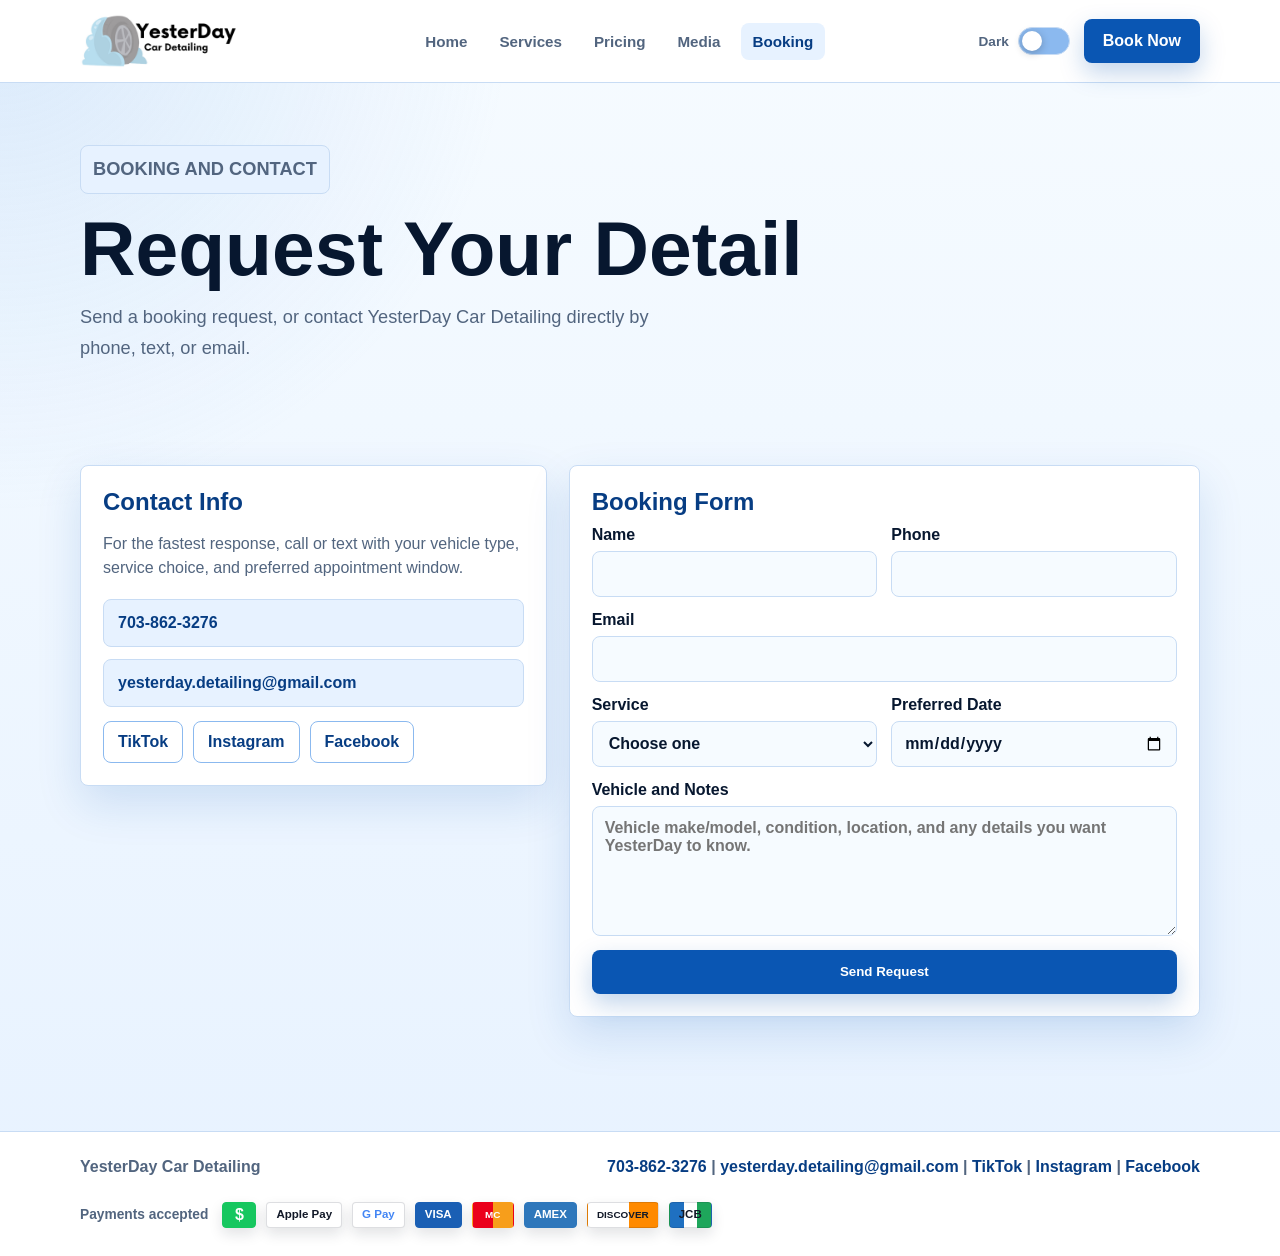
==== booking.html @ 679de7c3 "Add accepted payments footer" ====
<!doctype html>
<html lang="en">
<head>
  <meta charset="utf-8">
  <meta name="viewport" content="width=device-width, initial-scale=1">
  <title>Book Car Detailing | Contact YesterDay Car Detailing</title>
  <meta name="description" content="Book interior, exterior, or combo car detailing with YesterDay Car Detailing. Call or text 703-862-3276 or email yesterday.detailing@gmail.com.">
  <meta name="robots" content="index, follow">
  <meta name="theme-color" content="#0a56b3">
  <meta property="og:type" content="website">
  <meta property="og:title" content="Book Car Detailing | YesterDay Car Detailing">
  <meta property="og:description" content="Request a detailing appointment by phone, text, email, or booking form.">
  <meta property="og:url" content="https://yesterdaydetailing.com/booking.html">
  <meta property="og:image" content="https://yesterdaydetailing.com/soap-biz-card.jpg">
  <meta property="og:site_name" content="YesterDay Car Detailing">
  <meta name="twitter:card" content="summary_large_image">
  <meta name="twitter:title" content="Book Car Detailing | YesterDay Car Detailing">
  <meta name="twitter:description" content="Request a detailing appointment by phone, text, email, or booking form.">
  <meta name="twitter:image" content="https://yesterdaydetailing.com/soap-biz-card.jpg">
  <link rel="canonical" href="https://yesterdaydetailing.com/booking.html">
  <link rel="icon" type="image/svg+xml" href="favicon.svg?v=3">
  <script>
    document.documentElement.dataset.theme = localStorage.getItem("yd-theme") || (matchMedia("(prefers-color-scheme: dark)").matches ? "dark" : "light");
  </script>
  <link rel="stylesheet" href="styles.css?v=5">
  <script src="theme.js" defer></script>
</head>
<body>
  <header class="site-header">
    <div class="nav-wrap">
      <a class="brand" href="index.html" aria-label="YesterDay Car Detailing home">
        <img class="logo-light" src="logo-light.png?v=5" alt="YesterDay Car Detailing logo">
        <img class="logo-dark" src="logo-dark.png?v=4" alt="YesterDay Car Detailing logo">
      </a>
      <nav class="main-nav" aria-label="Primary navigation">
        <a href="index.html">Home</a>
        <a href="services.html">Services</a>
        <a href="pricing.html">Pricing</a>
        <a href="media.html">Media</a>
        <a href="booking.html" aria-current="page">Booking</a>
      </nav>
      <div class="nav-actions">
        <label class="theme-toggle">
          <span>Dark</span>
          <input type="checkbox" data-theme-toggle aria-label="Switch dark mode">
          <span class="slider" aria-hidden="true"></span>
        </label>
        <a class="btn" href="booking.html">Book Now</a>
      </div>
    </div>
  </header>

  <main class="page">
    <section class="page-title">
      <p class="eyebrow">Booking and contact</p>
      <h1>Request Your Detail</h1>
      <p>Send a booking request, or contact YesterDay Car Detailing directly by phone, text, or email.</p>
    </section>

    <section class="section split">
      <aside class="contact-card">
        <h2>Contact Info</h2>
        <p>For the fastest response, call or text with your vehicle type, service choice, and preferred appointment window.</p>
        <div class="contact-list">
          <a class="contact-link" href="tel:17038623276">703-862-3276</a>
          <a class="contact-link" href="mailto:yesterday.detailing@gmail.com">yesterday.detailing@gmail.com</a>
        </div>
        <div class="social-links compact">
          <a href="https://www.tiktok.com/@yesterday_car_detailing" target="_blank" rel="noopener">TikTok</a>
          <a href="https://www.instagram.com/yesterday_car_detailing/" target="_blank" rel="noopener">Instagram</a>
          <a href="https://www.facebook.com/share/15jiZmdQzUG/?mibextid=wwXIfr" target="_blank" rel="noopener">Facebook</a>
        </div>
      </aside>

      <section class="contact-card">
        <h2>Booking Form</h2>
        <form action="https://formspree.io/f/mojrggll" method="POST">
          <input type="hidden" name="subject" value="New YesterDay Car Detailing booking request">
          <input type="text" name="_gotcha" style="display:none" tabindex="-1" autocomplete="off">
          <div class="form-row">
            <label>
              Name
              <input name="Name" autocomplete="name" required>
            </label>
            <label>
              Phone
              <input name="Phone" type="tel" autocomplete="tel" required>
            </label>
          </div>
          <label>
            Email
            <input name="email" type="email" autocomplete="email" required>
          </label>
          <div class="form-row">
            <label>
              Service
              <select name="Service" required>
                <option value="">Choose one</option>
                <option>Interior Detail</option>
                <option>Exterior Detail</option>
                <option>Combo Detail</option>
                <option>Wax Add-On</option>
                <option>Custom Quote</option>
              </select>
            </label>
            <label>
              Preferred Date
              <input name="Preferred Date" type="date">
            </label>
          </div>
          <label>
            Vehicle and Notes
            <textarea name="Vehicle and Notes" placeholder="Vehicle make/model, condition, location, and any details you want YesterDay to know."></textarea>
          </label>
          <button class="btn" type="submit">Send Request</button>
        </form>
      </section>
    </section>
  </main>

  <footer class="site-footer">
    <div class="footer-wrap">
      <span>YesterDay Car Detailing</span>
      <span><a href="tel:17038623276">703-862-3276</a> | <a href="mailto:yesterday.detailing@gmail.com">yesterday.detailing@gmail.com</a> | <a href="https://www.tiktok.com/@yesterday_car_detailing" target="_blank" rel="noopener">TikTok</a> | <a href="https://www.instagram.com/yesterday_car_detailing/" target="_blank" rel="noopener">Instagram</a> | <a href="https://www.facebook.com/share/15jiZmdQzUG/?mibextid=wwXIfr" target="_blank" rel="noopener">Facebook</a></span>
    </div>
    <div class="payment-wrap" aria-label="Accepted payment methods">
      <span class="payment-note">Payments accepted</span>
      <span class="pay-badge cash" aria-label="Cash">$</span>
      <span class="pay-badge apple">Apple Pay</span>
      <span class="pay-badge google">G Pay</span>
      <span class="pay-badge visa">VISA</span>
      <span class="pay-badge mastercard">MC</span>
      <span class="pay-badge amex">AMEX</span>
      <span class="pay-badge discover">DISCOVER</span>
      <span class="pay-badge jcb">JCB</span>
    </div>
  </footer>
</body>
</html>
---- styles.css ----
:root {
  color-scheme: light;
  --bg: #f6fbff;
  --surface: #ffffff;
  --surface-strong: #e7f2ff;
  --text: #07172f;
  --muted: #52657f;
  --line: #c8dcf4;
  --primary: #0a56b3;
  --primary-strong: #073d83;
  --primary-soft: #8bb9ef;
  --accent: #42a6e8;
  --accent-strong: #0074cc;
  --shadow: 0 18px 45px rgba(10, 86, 179, 0.14);
}

[data-theme="dark"] {
  color-scheme: dark;
  --bg: #07111f;
  --surface: #0d1c31;
  --surface-strong: #122a4a;
  --text: #f3f8ff;
  --muted: #bed0e6;
  --line: #24476f;
  --primary: #75b8ff;
  --primary-strong: #acd5ff;
  --primary-soft: #1d5f9f;
  --accent: #43c4ff;
  --accent-strong: #8ddcff;
  --shadow: 0 18px 45px rgba(0, 0, 0, 0.34);
}

* {
  box-sizing: border-box;
}

body {
  margin: 0;
  font-family: Arial, Helvetica, sans-serif;
  color: var(--text);
  background:
    radial-gradient(circle at top left, rgba(139, 185, 239, 0.26), transparent 32rem),
    linear-gradient(180deg, var(--bg), var(--surface-strong));
  min-height: 100vh;
}

a {
  color: inherit;
  text-decoration: none;
}

img {
  max-width: 100%;
  display: block;
}

.site-header {
  position: sticky;
  top: 0;
  z-index: 10;
  background: var(--surface);
  border-bottom: 1px solid var(--line);
  backdrop-filter: blur(16px);
}

.nav-wrap {
  width: min(1120px, calc(100% - 32px));
  margin: 0 auto;
  min-height: 82px;
  display: flex;
  align-items: center;
  justify-content: space-between;
  gap: 24px;
}

.brand {
  display: inline-flex;
  align-items: center;
  text-decoration: none;
  min-width: 180px;
}

.brand img {
  height: 54px;
  width: auto;
}

.logo-dark {
  display: none;
}

[data-theme="dark"] .logo-light {
  display: none;
}

[data-theme="dark"] .logo-dark {
  display: block;
}

.main-nav {
  display: flex;
  align-items: center;
  justify-content: center;
  gap: 8px;
  flex-wrap: wrap;
}

.main-nav a {
  text-decoration: none;
  color: var(--muted);
  font-weight: 700;
  font-size: 0.95rem;
  padding: 10px 12px;
  border-radius: 8px;
}

.main-nav a:hover,
.main-nav a[aria-current="page"] {
  color: var(--primary-strong);
  background: var(--surface-strong);
}

.nav-actions {
  display: flex;
  align-items: center;
  gap: 14px;
}

.theme-toggle {
  display: inline-flex;
  align-items: center;
  gap: 9px;
  color: var(--muted);
  font-size: 0.85rem;
  font-weight: 700;
  white-space: nowrap;
}

.theme-toggle input {
  position: absolute;
  opacity: 0;
  pointer-events: none;
}

.slider {
  width: 52px;
  height: 28px;
  border-radius: 999px;
  background: var(--primary-soft);
  position: relative;
  border: 1px solid var(--line);
  cursor: pointer;
}

.slider::after {
  content: "";
  position: absolute;
  top: 3px;
  left: 3px;
  width: 20px;
  height: 20px;
  border-radius: 50%;
  background: #ffffff;
  box-shadow: 0 2px 8px rgba(0, 0, 0, 0.24);
  transition: transform 0.2s ease;
}

.theme-toggle input:checked + .slider::after {
  transform: translateX(24px);
}

.btn {
  display: inline-flex;
  align-items: center;
  justify-content: center;
  gap: 8px;
  min-height: 44px;
  padding: 0 18px;
  border-radius: 8px;
  border: 1px solid transparent;
  background: var(--primary);
  color: #ffffff;
  text-decoration: none;
  font-weight: 800;
  box-shadow: 0 10px 24px rgba(10, 86, 179, 0.25);
}

.btn:hover {
  background: var(--primary-strong);
}

[data-theme="dark"] .btn {
  color: #07111f;
}

.btn.secondary {
  background: transparent;
  color: var(--primary-strong);
  border-color: var(--primary-soft);
  box-shadow: none;
}

.page {
  width: min(1120px, calc(100% - 32px));
  margin: 0 auto;
}

.hero {
  min-height: calc(100vh - 82px);
  display: grid;
  grid-template-columns: minmax(0, 1.04fr) minmax(320px, 0.96fr);
  align-items: center;
  gap: 42px;
  padding: 52px 0;
}

.hero h1,
.page-title h1 {
  margin: 0;
  font-size: clamp(2.25rem, 6vw, 5rem);
  line-height: 0.94;
  letter-spacing: 0;
}

.eyebrow {
  display: inline-flex;
  width: fit-content;
  margin: 0 0 18px;
  color: var(--primary-strong);
  background: var(--surface-strong);
  border: 1px solid var(--line);
  padding: 8px 12px;
  border-radius: 8px;
  font-weight: 900;
  text-transform: uppercase;
  font-size: 0.78rem;
}

.hero p,
.page-title p {
  color: var(--muted);
  font-size: 1.14rem;
  line-height: 1.7;
  max-width: 620px;
}

.hero-actions,
.inline-actions {
  display: flex;
  flex-wrap: wrap;
  gap: 12px;
  margin-top: 28px;
}

.hero-panel {
  background: var(--surface);
  border: 1px solid var(--line);
  border-radius: 8px;
  padding: 26px;
  box-shadow: var(--shadow);
}

.logo-feature {
  background: linear-gradient(145deg, var(--surface-strong), var(--surface));
  border: 1px solid var(--line);
  border-radius: 8px;
  padding: 20px;
  aspect-ratio: 4 / 3;
  overflow: hidden;
}

.logo-feature img {
  width: 100%;
  height: 100%;
  object-fit: cover;
  object-position: center;
  border-radius: 6px;
}

.quick-stats {
  display: grid;
  grid-template-columns: repeat(3, 1fr);
  gap: 12px;
  margin-top: 18px;
}

.stat {
  position: relative;
  background: var(--surface-strong);
  border: 1px solid var(--line);
  border-radius: 8px;
  padding: 14px;
  transition:
    border-color 0.2s ease,
    background 0.2s ease,
    transform 0.2s ease;
  cursor: pointer;
}

.stat-link,
.stat-link:link,
.stat-link:visited,
.stat-link:hover,
.stat-link:active,
.card-link,
.card-link:link,
.card-link:visited,
.card-link:hover,
.card-link:active {
  color: inherit;
  text-decoration: none !important;
  text-decoration-line: none !important;
}

.stat-link *,
.card-link *,
.stat-link:hover *,
.card-link:hover * {
  text-decoration: none !important;
  text-decoration-line: none !important;
  text-decoration-color: transparent !important;
  border-bottom: 0 !important;
}

.stat:hover,
.stat:focus-visible {
  background: color-mix(in srgb, var(--accent) 14%, var(--surface-strong));
  border-color: var(--accent);
  transform: translateY(-2px);
  box-shadow: 0 14px 30px rgba(66, 166, 232, 0.18);
  outline: 3px solid var(--accent);
  outline-offset: 3px;
}

.stat strong {
  display: block;
  color: var(--primary-strong);
  font-size: 1.35rem;
}

.stat span {
  color: var(--muted);
  font-size: 0.86rem;
  font-weight: 700;
}

.section {
  padding: 54px 0;
}

.section-head {
  display: flex;
  justify-content: space-between;
  gap: 24px;
  align-items: end;
  margin-bottom: 22px;
}

.section-head h2,
.page-title h1 {
  margin: 0;
}

.section-head p {
  margin: 8px 0 0;
  color: var(--muted);
  line-height: 1.6;
  max-width: 620px;
}

.grid {
  display: grid;
  grid-template-columns: repeat(3, 1fr);
  gap: 18px;
}

.grid.two {
  grid-template-columns: repeat(2, 1fr);
}

.media-grid {
  display: grid;
  grid-template-columns: repeat(3, minmax(0, 1fr));
  gap: 14px;
}

.media-card {
  background: var(--surface);
  border: 1px solid var(--line);
  border-radius: 8px;
  overflow: hidden;
  box-shadow: var(--shadow);
}

.media-card img {
  width: 100%;
  aspect-ratio: 4 / 3;
  object-fit: cover;
  object-position: center;
}

.photo-card img {
  aspect-ratio: 4 / 3;
}

.media-card-body {
  padding: 18px;
}

.media-card-body h3 {
  margin: 0 0 8px;
  color: var(--primary-strong);
}

.media-card-body p {
  margin: 0;
  color: var(--muted);
  line-height: 1.55;
}

.before-after-card {
  grid-column: 1 / -1;
  max-width: 720px;
  justify-self: center;
  width: 100%;
}

.combined-before-after {
  position: relative;
  margin: 0;
}

.before-after-card .before-after-image {
  width: 100%;
  aspect-ratio: 3 / 2;
  object-fit: cover;
  object-position: center;
  background: var(--surface-strong);
}

.combined-before-after figcaption {
  position: absolute;
  top: 12px;
  padding: 7px 10px;
  border-radius: 8px;
  background: color-mix(in srgb, var(--surface) 88%, transparent);
  color: var(--primary-strong);
  border: 1px solid var(--line);
  font-weight: 900;
}

.combined-before-after .before-label {
  left: 12px;
}

.combined-before-after .after-label {
  left: calc(50% + 12px);
}

.before-after-grid {
  display: grid;
  grid-template-columns: repeat(2, minmax(0, 1fr));
  gap: 1px;
  background: var(--line);
}

.before-after-grid figure {
  position: relative;
  margin: 0;
  background: var(--surface-strong);
}

.before-after-grid img {
  width: 100%;
  aspect-ratio: 3 / 4;
  object-fit: contain;
  object-position: center;
  background: var(--surface-strong);
}

.before-after-grid .after-frame img {
  object-fit: cover;
  object-position: center;
}

.before-after-grid figcaption {
  position: absolute;
  left: 12px;
  top: 12px;
  padding: 7px 10px;
  border-radius: 8px;
  background: color-mix(in srgb, var(--surface) 88%, transparent);
  color: var(--primary-strong);
  border: 1px solid var(--line);
  font-weight: 900;
}

.placeholder-card {
  min-height: 290px;
  display: grid;
  place-items: center;
  text-align: center;
  padding: 22px;
  background:
    linear-gradient(135deg, color-mix(in srgb, var(--primary-soft) 28%, transparent), transparent),
    var(--surface);
}

.placeholder-card span {
  display: block;
  color: var(--primary-strong);
  font-weight: 900;
  font-size: 1.1rem;
}

.placeholder-card p {
  max-width: 280px;
}

.review-card {
  background: var(--surface);
  border: 1px solid var(--line);
  border-radius: 8px;
  padding: 28px;
  box-shadow: var(--shadow);
}

.stars {
  color: var(--accent-strong);
  font-size: 1.25rem;
  font-weight: 900;
  margin-bottom: 14px;
}

.review-card blockquote {
  margin: 0;
  font-size: clamp(1.15rem, 2vw, 1.8rem);
  line-height: 1.25;
  font-weight: 900;
}

.review-card cite {
  display: block;
  margin-top: 18px;
  margin-bottom: 22px;
  color: var(--muted);
  font-style: normal;
  font-weight: 800;
}

.review-card + .review-card {
  margin-top: 18px;
}

.home-review-carousel {
  position: relative;
  min-height: 360px;
  background: var(--surface);
  border: 1px solid var(--line);
  border-radius: 8px;
  box-shadow: var(--shadow);
  overflow: hidden;
}

.home-review {
  position: absolute;
  inset: 0;
  display: flex;
  flex-direction: column;
  justify-content: center;
  padding: 30px 34px 58px;
  opacity: 0;
  visibility: hidden;
  transform: translateX(112%) rotate(2deg);
  transition:
    transform 0.62s cubic-bezier(0.2, 0.78, 0.18, 1),
    opacity 0.42s ease,
    visibility 0.42s ease;
  will-change: transform, opacity;
}

.home-review.active {
  opacity: 1;
  visibility: visible;
  transform: translateX(0) rotate(0deg);
  z-index: 1;
}

.home-review.exit-left {
  opacity: 0;
  visibility: hidden;
  transform: translateX(-112%) rotate(-2deg);
}

.home-review.enter-right {
  transform: translateX(112%) rotate(2deg);
}

.home-review.exit-right {
  opacity: 0;
  visibility: hidden;
  transform: translateX(112%) rotate(2deg);
}

.home-review.enter-left {
  transform: translateX(-112%) rotate(-2deg);
}

.home-review blockquote {
  margin: 0;
  max-width: 850px;
  font-size: clamp(1.05rem, 2.2vw, 1.65rem);
  line-height: 1.25;
  font-weight: 900;
}

.home-review cite {
  display: block;
  margin-top: 16px;
  color: var(--muted);
  font-style: normal;
  font-weight: 800;
}

.review-dots {
  position: absolute;
  left: 34px;
  bottom: 22px;
  display: flex;
  gap: 8px;
  z-index: 2;
}

.review-dots button {
  width: 34px;
  height: 10px;
  border: 0;
  border-radius: 999px;
  background: var(--line);
  cursor: pointer;
}

.review-dots button.active {
  background: var(--primary);
}

.card,
.price-card,
.contact-card {
  background: var(--surface);
  border: 1px solid var(--line);
  border-radius: 8px;
  padding: 22px;
  box-shadow: var(--shadow);
}

a.card {
  color: inherit;
  display: block;
  text-decoration: none !important;
  text-decoration-line: none !important;
  transition:
    border-color 0.2s ease,
    transform 0.2s ease;
}

a.card:link,
a.card:visited,
a.card:active {
  text-decoration: none !important;
  text-decoration-line: none !important;
}

a.card:hover,
a.card:focus-visible {
  border-color: var(--accent);
  transform: translateY(-2px);
  outline: none;
  text-decoration: none !important;
  text-decoration-line: none !important;
}

a.card *,
a.card:link *,
a.card:visited *,
a.card:hover *,
a.card:active *,
a.card:focus-visible * {
  text-decoration: none !important;
  text-decoration-line: none !important;
}

.service-card {
  position: relative;
  transition:
    border-color 0.2s ease,
    transform 0.2s ease;
  cursor: pointer;
}

.service-card:hover,
.service-card:focus-visible {
  background: color-mix(in srgb, var(--accent) 10%, var(--surface));
  border-color: var(--accent);
  transform: translateY(-2px);
  box-shadow: 0 16px 34px rgba(66, 166, 232, 0.16);
  outline: 3px solid var(--accent);
  outline-offset: 3px;
}

.card h3,
.price-card h3,
.contact-card h2 {
  margin: 0 0 10px;
  color: var(--primary-strong);
}

.card p,
.price-card p,
.contact-card p,
.price-card li,
.card li {
  color: var(--muted);
  line-height: 1.55;
}

.card ul,
.price-card ul {
  padding-left: 19px;
  margin: 14px 0 0;
}

.price {
  font-size: 2.4rem;
  line-height: 1;
  margin: 16px 0 8px;
  font-weight: 900;
}

.price span {
  font-size: 1rem;
  color: var(--muted);
}

.featured {
  border-color: var(--accent);
  outline: 3px solid color-mix(in srgb, var(--accent) 22%, transparent);
}

.page-title {
  padding: 62px 0 28px;
}

.split {
  display: grid;
  grid-template-columns: minmax(0, 0.85fr) minmax(320px, 1.15fr);
  gap: 22px;
  align-items: start;
}

.contact-list {
  display: grid;
  gap: 12px;
  margin-top: 18px;
}

.contact-link {
  display: block;
  padding: 14px;
  border: 1px solid var(--line);
  border-radius: 8px;
  background: var(--surface-strong);
  text-decoration: none;
  font-weight: 800;
  color: var(--primary-strong);
  overflow-wrap: anywhere;
}

.social-band {
  display: flex;
  align-items: center;
  justify-content: space-between;
  gap: 22px;
  border-top: 1px solid var(--line);
  border-bottom: 1px solid var(--line);
}

.social-band h2 {
  margin: 0 0 8px;
}

.social-band p {
  margin: 0;
  color: var(--muted);
  line-height: 1.6;
}

.social-links {
  display: flex;
  flex-wrap: wrap;
  gap: 10px;
}

.social-links a {
  display: inline-flex;
  align-items: center;
  justify-content: center;
  min-height: 42px;
  padding: 0 14px;
  border-radius: 8px;
  border: 1px solid var(--primary-soft);
  background: var(--surface);
  color: var(--primary-strong);
  text-decoration: none;
  font-weight: 900;
}

.social-links a:hover {
  background: var(--surface-strong);
}

.social-links.compact {
  margin-top: 14px;
}

form {
  display: grid;
  gap: 14px;
}

.form-row {
  display: grid;
  grid-template-columns: repeat(2, 1fr);
  gap: 14px;
}

label {
  display: grid;
  gap: 7px;
  font-weight: 800;
  color: var(--text);
}

input,
select,
textarea {
  width: 100%;
  border: 1px solid var(--line);
  border-radius: 8px;
  background: var(--bg);
  color: var(--text);
  min-height: 46px;
  padding: 12px;
  font: inherit;
}

textarea {
  min-height: 130px;
  resize: vertical;
}

.note {
  font-size: 0.92rem;
  color: var(--muted);
  margin: 0;
}

.site-footer {
  margin-top: 60px;
  border-top: 1px solid var(--line);
  background: var(--surface);
}

.footer-wrap {
  width: min(1120px, calc(100% - 32px));
  margin: 0 auto;
  padding: 26px 0;
  display: flex;
  justify-content: space-between;
  gap: 20px;
  color: var(--muted);
  font-weight: 700;
}

.footer-wrap a {
  color: var(--primary-strong);
  text-decoration: none;
}

.payment-wrap {
  width: min(1120px, calc(100% - 32px));
  margin: 0 auto;
  padding: 0 0 28px;
  display: flex;
  align-items: center;
  gap: 10px;
  flex-wrap: wrap;
  color: var(--muted);
  font-size: 0.86rem;
  font-weight: 800;
}

.payment-note {
  margin-right: 4px;
}

.pay-badge {
  min-width: 42px;
  height: 26px;
  padding: 0 9px;
  border-radius: 4px;
  display: inline-flex;
  align-items: center;
  justify-content: center;
  background: #ffffff;
  color: #111827;
  border: 1px solid rgba(15, 23, 42, 0.14);
  box-shadow: 0 6px 14px rgba(15, 23, 42, 0.12);
  font-size: 0.72rem;
  line-height: 1;
}

.pay-badge.cash {
  min-width: 34px;
  background: #16c75f;
  color: #ffffff;
  border-color: #16c75f;
  font-size: 1rem;
}

.pay-badge.apple {
  font-weight: 900;
}

.pay-badge.google {
  color: #4285f4;
}

.pay-badge.visa {
  background: #1a5fb4;
  color: #ffffff;
  border-color: #1a5fb4;
  font-weight: 900;
}

.pay-badge.mastercard {
  color: #ffffff;
  background: linear-gradient(90deg, #eb001b 0 50%, #f79e1b 50% 100%);
  border-color: transparent;
  font-size: 0.62rem;
}

.pay-badge.amex {
  background: #2e77bb;
  color: #ffffff;
  border-color: #2e77bb;
  font-weight: 900;
}

.pay-badge.discover {
  background: linear-gradient(90deg, #ffffff 0 58%, #ff8a00 58% 100%);
  color: #111827;
  font-size: 0.62rem;
}

.pay-badge.jcb {
  background: linear-gradient(90deg, #1f70c1 0 33%, #ffffff 33% 66%, #1ea65b 66% 100%);
  color: #111827;
  font-weight: 900;
}

@media (max-width: 900px) {
  .nav-wrap {
    min-height: auto;
    padding: 12px 0;
    align-items: center;
    flex-wrap: wrap;
    gap: 10px 14px;
  }

  .brand {
    min-width: 0;
  }

  .brand img {
    height: 48px;
  }

  .main-nav {
    order: 3;
    width: 100%;
    justify-content: flex-start;
    gap: 6px;
    flex-wrap: nowrap;
    overflow-x: auto;
    padding-bottom: 2px;
    scrollbar-width: none;
  }

  .main-nav::-webkit-scrollbar {
    display: none;
  }

  .main-nav a {
    flex: 0 0 auto;
  }

  .nav-actions {
    margin-left: auto;
    gap: 10px;
  }

  .hero,
  .split {
    grid-template-columns: 1fr;
  }

  .hero {
    min-height: auto;
    gap: 24px;
    padding: 36px 0 24px;
  }

  .grid,
  .media-grid {
    grid-template-columns: repeat(2, minmax(0, 1fr));
  }

  .form-row {
    grid-template-columns: 1fr;
  }

  .section-head,
  .social-band,
  .footer-wrap {
    flex-direction: column;
    align-items: flex-start;
  }

  .section-head {
    gap: 14px;
  }

  .social-band .social-links {
    width: 100%;
  }

  .social-links a {
    flex: 1 1 150px;
  }
}

@media (max-width: 560px) {
  .page,
  .nav-wrap,
  .footer-wrap {
    width: min(100% - 28px, 1120px);
  }

  .site-header {
    position: static;
  }

  .nav-wrap {
    padding: 10px 0 12px;
  }

  .brand img {
    height: 42px;
  }

  .nav-actions .btn {
    min-height: 38px;
    padding: 0 12px;
    font-size: 0.9rem;
  }

  .theme-toggle {
    gap: 7px;
    font-size: 0.8rem;
  }

  .slider {
    width: 44px;
    height: 24px;
  }

  .slider::after {
    width: 16px;
    height: 16px;
  }

  .theme-toggle input:checked + .slider::after {
    transform: translateX(20px);
  }

  .main-nav a {
    padding: 8px 10px;
    font-size: 0.88rem;
  }

  .hero h1,
  .page-title h1 {
    font-size: 2.35rem;
    line-height: 1;
  }

  .hero p,
  .page-title p {
    font-size: 1rem;
    line-height: 1.6;
  }

  .eyebrow {
    margin-bottom: 14px;
    padding: 7px 10px;
    font-size: 0.72rem;
  }

  .hero-actions,
  .inline-actions {
    display: grid;
    grid-template-columns: 1fr;
    gap: 10px;
    margin-top: 22px;
  }

  .hero-actions .btn,
  .inline-actions .btn,
  .section-head .btn,
  .social-links a,
  .price-card .btn,
  form .btn {
    width: 100%;
  }

  .hero-panel,
  .card,
  .price-card,
  .contact-card {
    padding: 16px;
  }

  .logo-feature {
    padding: 10px;
  }

  .quick-stats {
    grid-template-columns: repeat(3, minmax(0, 1fr));
    gap: 8px;
  }

  .stat {
    padding: 10px 8px;
    text-align: center;
  }

  .stat strong {
    font-size: 1.05rem;
  }

  .stat span {
    font-size: 0.78rem;
  }

  .section {
    padding: 34px 0;
  }

  .page-title {
    padding: 36px 0 12px;
  }

  .grid,
  .grid.two,
  .media-grid,
  .before-after-grid,
  .split {
    grid-template-columns: 1fr;
    gap: 14px;
  }

  .before-after-grid figcaption {
    left: 8px;
    top: 8px;
    padding: 6px 8px;
    font-size: 0.8rem;
  }

  .review-card {
    padding: 18px;
  }

  .review-card blockquote,
  .home-review blockquote {
    font-size: 1.05rem;
  }

  .home-review-carousel {
    min-height: 440px;
  }

  .home-review {
    padding: 22px 18px 58px;
  }

  .review-dots {
    left: 18px;
    bottom: 18px;
  }

  .footer-wrap {
    gap: 10px;
    line-height: 1.55;
  }

  .footer-wrap span:last-child {
    overflow-wrap: anywhere;
  }
}

@media (max-width: 400px) {
  .page,
  .nav-wrap,
  .footer-wrap {
    width: min(100% - 24px, 1120px);
  }

  .brand img {
    height: 38px;
  }

  .theme-toggle > span:first-child {
    display: none;
  }

  .nav-actions .btn {
    min-height: 36px;
    padding: 0 10px;
    font-size: 0.84rem;
  }

  .hero h1,
  .page-title h1 {
    font-size: 2.08rem;
  }

  .price {
    font-size: 2rem;
  }
}

@media (hover: hover) and (pointer: fine) {
  .stat-link:hover {
    background: #1b5f9e;
    border-color: #8ddcff;
    box-shadow: 0 0 0 3px rgba(141, 220, 255, 0.26), 0 18px 36px rgba(67, 196, 255, 0.22);
    transform: translateY(-3px);
  }

  .card-link:hover {
    background: #12375f;
    border-color: #8ddcff;
    box-shadow: 0 0 0 3px rgba(141, 220, 255, 0.22), 0 18px 36px rgba(67, 196, 255, 0.2);
    transform: translateY(-3px);
  }
}

.quick-stats > .stat-link:hover,
.quick-stats > .stat-link:focus-visible,
.quick-stats > .stat-link.card-hover {
  background: #1b5f9e !important;
  border-color: #8ddcff !important;
  box-shadow: 0 0 0 3px rgba(141, 220, 255, 0.3), 0 18px 36px rgba(67, 196, 255, 0.24) !important;
  transform: translateY(-3px) !important;
  outline: none !important;
}

.grid.two > .card-link:hover,
.grid.two > .card-link:focus-visible,
.grid.two > .card-link.card-hover {
  background: #12375f !important;
  border-color: #8ddcff !important;
  box-shadow: 0 0 0 3px rgba(141, 220, 255, 0.28), 0 18px 36px rgba(67, 196, 255, 0.22) !important;
  transform: translateY(-3px) !important;
  outline: none !important;
}
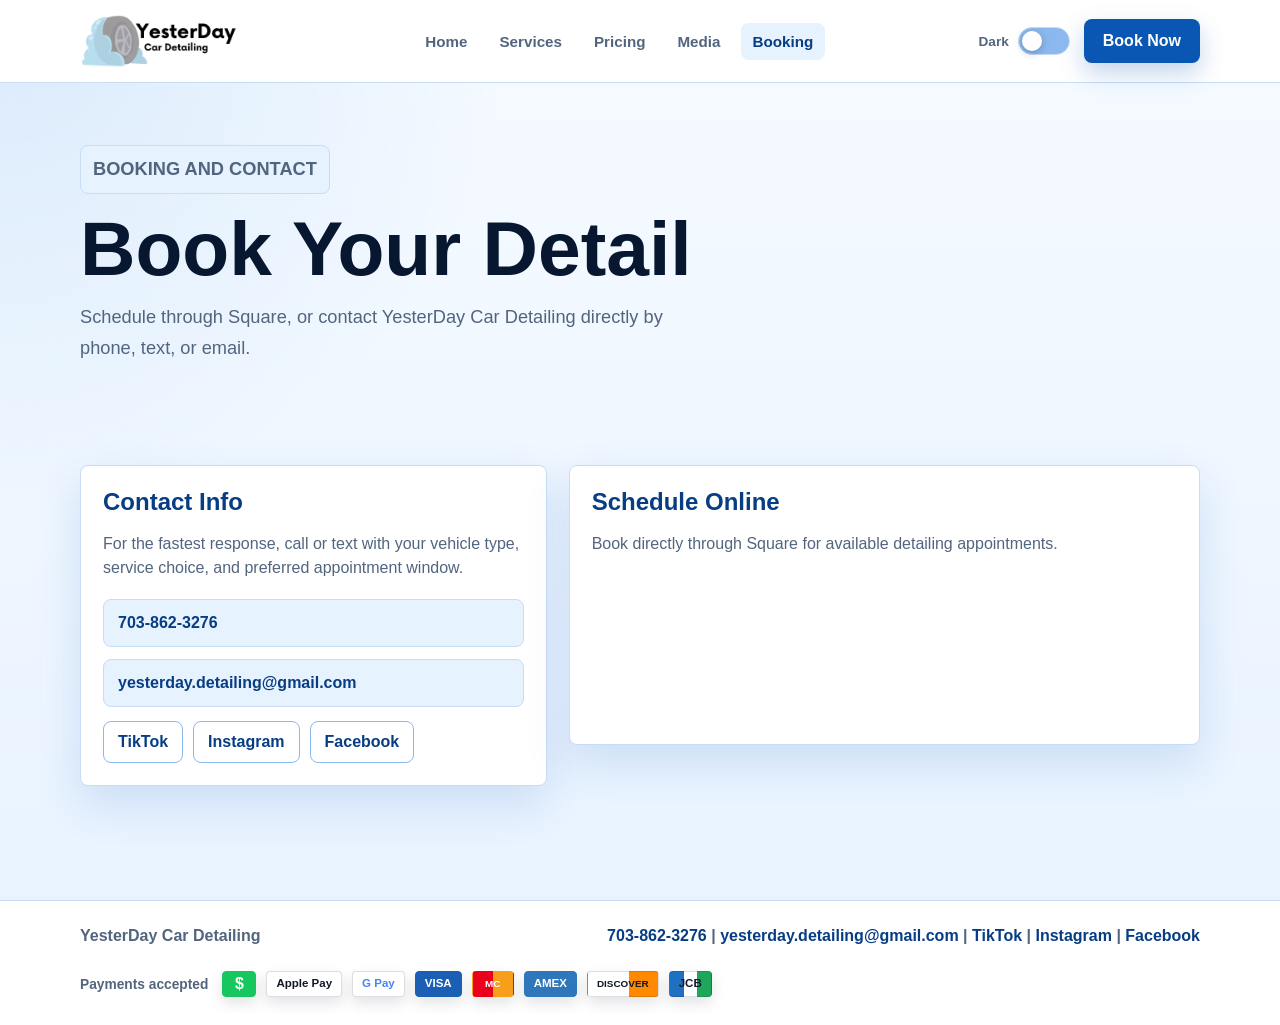
==== commit c27bb055: "Integrate Square booking widget" ====
--- a/booking.html
+++ b/booking.html
@@ -53,8 +53,8 @@
   <main class="page">
     <section class="page-title">
       <p class="eyebrow">Booking and contact</p>
-      <h1>Request Your Detail</h1>
-      <p>Send a booking request, or contact YesterDay Car Detailing directly by phone, text, or email.</p>
+      <h1>Book Your Detail</h1>
+      <p>Schedule through Square, or contact YesterDay Car Detailing directly by phone, text, or email.</p>
     </section>
 
     <section class="section split">
@@ -72,48 +72,12 @@
         </div>
       </aside>
 
-      <section class="contact-card">
-        <h2>Booking Form</h2>
-        <form action="https://formspree.io/f/mojrggll" method="POST">
-          <input type="hidden" name="subject" value="New YesterDay Car Detailing booking request">
-          <input type="text" name="_gotcha" style="display:none" tabindex="-1" autocomplete="off">
-          <div class="form-row">
-            <label>
-              Name
-              <input name="Name" autocomplete="name" required>
-            </label>
-            <label>
-              Phone
-              <input name="Phone" type="tel" autocomplete="tel" required>
-            </label>
-          </div>
-          <label>
-            Email
-            <input name="email" type="email" autocomplete="email" required>
-          </label>
-          <div class="form-row">
-            <label>
-              Service
-              <select name="Service" required>
-                <option value="">Choose one</option>
-                <option>Interior Detail</option>
-                <option>Exterior Detail</option>
-                <option>Combo Detail</option>
-                <option>Wax Add-On</option>
-                <option>Custom Quote</option>
-              </select>
-            </label>
-            <label>
-              Preferred Date
-              <input name="Preferred Date" type="date">
-            </label>
-          </div>
-          <label>
-            Vehicle and Notes
-            <textarea name="Vehicle and Notes" placeholder="Vehicle make/model, condition, location, and any details you want YesterDay to know."></textarea>
-          </label>
-          <button class="btn" type="submit">Send Request</button>
-        </form>
+      <section class="contact-card square-booking-card">
+        <h2>Schedule Online</h2>
+        <p>Book directly through Square for available detailing appointments.</p>
+        <div class="square-booking-widget">
+          <!-- Start Square Appointments Embed Code --><script src="https://square.site/appointments/buyer/widget/hwtfurj6mw3m24/L4SW4S6JGXWSM.js"></script><!-- End Square Appointments Embed Code -->
+        </div>
       </section>
     </section>
   </main>
--- a/styles.css
+++ b/styles.css
@@ -42,6 +42,7 @@
     radial-gradient(circle at top left, rgba(139, 185, 239, 0.26), transparent 32rem),
     linear-gradient(180deg, var(--bg), var(--surface-strong));
   min-height: 100vh;
+  overflow-x: hidden;
 }
 
 a {
@@ -250,6 +251,377 @@
   flex-wrap: wrap;
   gap: 12px;
   margin-top: 28px;
+}
+
+.one-page section[id] {
+  scroll-margin-top: 96px;
+}
+
+.one-page-hero {
+  min-height: auto;
+  display: flex;
+  flex-direction: column;
+  align-items: center;
+  justify-content: center;
+  text-align: center;
+  padding: 44px 0 58px;
+}
+
+.hero-card {
+  width: min(980px, 100%);
+  margin: 0 auto;
+  padding: clamp(26px, 5vw, 46px);
+  border: 1px solid var(--line);
+  border-radius: 8px;
+  background:
+    radial-gradient(circle at top, rgba(117, 184, 255, 0.2), transparent 28rem),
+    var(--surface);
+  box-shadow: var(--shadow);
+}
+
+.soapy-hero-logo {
+  width: 100%;
+  aspect-ratio: 3.45 / 1;
+  height: auto;
+  object-fit: cover;
+  object-position: center;
+  border-radius: 8px;
+  border: 1px solid var(--line);
+  box-shadow: var(--shadow);
+  margin: 0 auto 28px;
+}
+
+.one-page-hero h1 {
+  margin: 0;
+  font-size: clamp(2.45rem, 7vw, 4.8rem);
+  line-height: 0.95;
+  letter-spacing: 0;
+}
+
+.hero-card-title {
+  margin: 0;
+  margin-top: 28px;
+  font-size: clamp(1.05rem, 2vw, 1.45rem);
+  line-height: 1.05;
+  letter-spacing: 0;
+}
+
+.hero-divider {
+  width: 100%;
+  height: 1px;
+  margin: 18px 0 20px;
+  background: rgba(255, 255, 255, 0.72);
+}
+
+.hero-intro-row {
+  display: grid;
+  grid-template-columns: minmax(0, 1fr) auto;
+  gap: 28px;
+  align-items: center;
+  text-align: left;
+}
+
+.hero-description {
+  margin: 0;
+  max-width: 680px;
+  color: var(--muted);
+  font-size: clamp(0.78rem, 1vw, 0.9rem);
+  line-height: 1.6;
+}
+
+.centered-actions {
+  justify-content: center;
+}
+
+.hero-side-actions {
+  flex-direction: column;
+  align-items: stretch;
+  justify-content: center;
+  min-width: 210px;
+  margin-top: 0;
+}
+
+.large-btn {
+  min-height: 54px;
+  padding-inline: 28px;
+  font-size: 1rem;
+}
+
+.services-pricing-grid {
+  grid-template-columns: repeat(4, minmax(0, 1fr));
+}
+
+.services-pricing-grid .price-card {
+  display: flex;
+  flex-direction: column;
+}
+
+.services-pricing-grid .price-card .btn {
+  margin-top: auto;
+}
+
+.booking-band {
+  margin: 28px 0 10px;
+  padding: 34px;
+  border-radius: 8px;
+  background:
+    radial-gradient(circle at top left, rgba(117, 184, 255, 0.18), transparent 26rem),
+    var(--surface);
+  color: var(--text);
+  border: 1px solid var(--line);
+  display: flex;
+  justify-content: space-between;
+  align-items: center;
+  gap: 24px;
+  box-shadow: var(--shadow);
+}
+
+.booking-band h2 {
+  margin: 0;
+  font-size: clamp(1.65rem, 3vw, 2.45rem);
+}
+
+.booking-band p {
+  margin: 8px 0 0;
+  color: var(--muted);
+  line-height: 1.55;
+}
+
+.booking-band .btn {
+  background: var(--primary);
+  color: #ffffff;
+  box-shadow: 0 10px 24px rgba(10, 86, 179, 0.2);
+  flex: 0 0 auto;
+}
+
+.one-page-media-grid {
+  align-items: start;
+  grid-template-columns: 1.25fr 0.85fr 0.85fr;
+  grid-auto-flow: dense;
+}
+
+.one-page-media-grid .featured-media-card {
+  grid-column: span 2;
+  max-width: none;
+  justify-self: stretch;
+}
+
+.one-page-media-grid .featured-media-card .before-after-image {
+  aspect-ratio: 16 / 9;
+}
+
+.one-page-media-grid .photo-card img {
+  aspect-ratio: 5 / 4;
+}
+
+.one-page-media-grid .media-card {
+  align-self: start;
+}
+
+.one-page-media-grid .media-card-body {
+  border-top: 1px solid var(--line);
+  background:
+    radial-gradient(circle at top right, rgba(117, 184, 255, 0.1), transparent 14rem),
+    var(--surface);
+}
+
+.one-page-media-grid .media-card-body h3 {
+  font-size: 1rem;
+}
+
+.one-page-media-grid .media-card-body p {
+  font-size: 0.92rem;
+}
+
+.compact-before-after {
+  grid-column: span 2;
+  max-width: none;
+  justify-self: stretch;
+}
+
+.booking-section {
+  padding-bottom: 72px;
+}
+
+.service-menu-hero {
+  padding: 40px 0 20px;
+}
+
+.service-menu-banner {
+  width: 100%;
+  max-width: 880px;
+  aspect-ratio: 3.45 / 1;
+  object-fit: cover;
+  object-position: center;
+  border-radius: 8px;
+  border: 1px solid var(--line);
+  box-shadow: var(--shadow);
+  margin: 0 auto 18px;
+  display: block;
+}
+
+.service-meta {
+  display: flex;
+  flex-wrap: wrap;
+  gap: 10px;
+  align-items: center;
+  justify-content: center;
+  margin: 0 0 12px;
+  color: var(--text);
+  font-weight: 800;
+  font-size: 0.95rem;
+}
+
+.service-meta a {
+  display: inline-flex;
+  align-items: center;
+  justify-content: center;
+  min-height: 34px;
+  padding: 7px 10px;
+  border-radius: 8px;
+  border: 1px solid var(--line);
+  background: var(--surface-strong);
+  color: var(--primary-strong);
+  text-decoration: none;
+}
+
+.service-meta .service-meta-book {
+  min-width: 92px;
+  background: var(--primary);
+  border-color: var(--primary);
+  color: #ffffff;
+  box-shadow: 0 10px 22px rgba(10, 86, 179, 0.18);
+}
+
+.service-menu-copy p:not(.service-meta) {
+  margin: 0 auto;
+  max-width: 880px;
+  color: var(--muted);
+  line-height: 1.65;
+}
+
+.service-menu-copy .service-location {
+  margin-top: 22px;
+  text-align: center;
+  color: var(--text);
+  font-weight: 900;
+}
+
+.service-menu-section {
+  padding-top: 26px;
+}
+
+.service-menu-grid {
+  display: grid;
+  grid-template-columns: repeat(3, minmax(0, 1fr));
+  gap: 18px;
+}
+
+.service-menu-item {
+  position: relative;
+  display: flex;
+  flex-direction: column;
+  min-height: 100%;
+  padding: 22px;
+  border: 1px solid var(--line);
+  border-radius: 8px;
+  background:
+    radial-gradient(circle at top right, rgba(117, 184, 255, 0.13), transparent 18rem),
+    var(--surface);
+  box-shadow: var(--shadow);
+}
+
+.service-menu-item h3 {
+  margin: 0 74px 12px 0;
+  color: var(--primary-strong);
+  font-size: clamp(1.25rem, 2vw, 1.65rem);
+  line-height: 1.1;
+}
+
+.service-price {
+  position: absolute;
+  top: 18px;
+  right: 18px;
+  min-width: 58px;
+  padding: 7px 9px;
+  border-radius: 8px;
+  background: var(--surface-strong);
+  color: var(--primary-strong);
+  border: 1px solid var(--line);
+  font-weight: 900;
+  text-align: center;
+  font-size: 0.88rem;
+}
+
+.service-menu-item p {
+  margin: 0;
+  color: var(--muted);
+  line-height: 1.55;
+}
+
+.service-card-footer {
+  display: flex;
+  align-items: flex-end;
+  justify-content: flex-end;
+  gap: 14px;
+  margin-top: auto;
+  padding-top: 18px;
+}
+
+.service-book-btn {
+  display: inline-flex;
+  align-items: center;
+  justify-content: center;
+  flex: 0 0 auto;
+  min-height: 38px;
+  padding: 9px 13px;
+  border-radius: 8px;
+  border: 1px solid var(--primary);
+  background: var(--primary);
+  color: #ffffff;
+  text-decoration: none;
+  font-weight: 900;
+  box-shadow: 0 10px 22px rgba(10, 86, 179, 0.18);
+}
+
+.service-book-btn:hover,
+.service-book-btn:focus-visible {
+  background: var(--primary-strong);
+  color: #ffffff;
+  transform: translateY(-1px);
+}
+
+.service-card-footer > .service-book-btn:only-child {
+  margin-left: auto;
+}
+
+.service-extras {
+  grid-column: 1 / -1;
+}
+
+.extras-list {
+  display: flex;
+  flex-wrap: wrap;
+  gap: 10px;
+  margin-top: 12px;
+}
+
+.extras-list span {
+  display: inline-flex;
+  align-items: center;
+  gap: 8px;
+  min-height: 34px;
+  padding: 7px 10px;
+  border-radius: 8px;
+  background: var(--surface-strong);
+  border: 1px solid var(--line);
+  color: var(--text);
+  font-weight: 800;
+  font-size: 0.9rem;
+}
+
+.extras-list strong {
+  color: var(--primary-strong);
 }
 
 .hero-panel {
@@ -374,6 +746,10 @@
   gap: 18px;
 }
 
+.grid.services-pricing-grid {
+  grid-template-columns: repeat(4, minmax(0, 1fr));
+}
+
 .grid.two {
   grid-template-columns: repeat(2, 1fr);
 }
@@ -724,6 +1100,21 @@
   line-height: 1.55;
 }
 
+.square-booking-card {
+  min-height: 280px;
+}
+
+.square-booking-widget {
+  display: flex;
+  align-items: center;
+  min-height: 120px;
+  padding-top: 8px;
+}
+
+.square-booking-widget > * {
+  max-width: 100%;
+}
+
 .card ul,
 .price-card ul {
   padding-left: 19px;
@@ -1026,6 +1417,59 @@
     grid-template-columns: repeat(2, minmax(0, 1fr));
   }
 
+  .one-page-media-grid {
+    grid-template-columns: repeat(2, minmax(0, 1fr));
+  }
+
+  .one-page-media-grid .featured-media-card,
+  .compact-before-after {
+    grid-column: 1 / -1;
+  }
+
+  .one-page section[id] {
+    scroll-margin-top: 132px;
+  }
+
+  .one-page-hero {
+    min-height: auto;
+    padding: 44px 0 48px;
+  }
+
+  .hero-intro-row {
+    grid-template-columns: 1fr;
+    text-align: center;
+  }
+
+  .hero-description {
+    margin: 0 auto;
+  }
+
+  .hero-side-actions {
+    min-width: 0;
+  }
+
+  .services-pricing-grid {
+    grid-template-columns: repeat(2, minmax(0, 1fr));
+  }
+
+  .grid.services-pricing-grid {
+    grid-template-columns: repeat(2, minmax(0, 1fr));
+  }
+
+  .booking-band {
+    flex-direction: column;
+    align-items: flex-start;
+  }
+
+  .service-menu-hero {
+    padding: 32px 0 16px;
+  }
+
+  .service-menu-grid {
+    grid-template-columns: repeat(2, minmax(0, 1fr));
+    gap: 32px 28px;
+  }
+
   .form-row {
     grid-template-columns: 1fr;
   }
@@ -1053,8 +1497,9 @@
 @media (max-width: 560px) {
   .page,
   .nav-wrap,
-  .footer-wrap {
-    width: min(100% - 28px, 1120px);
+  .footer-wrap,
+  .payment-wrap {
+    width: min(calc(100% - 40px), 1120px);
   }
 
   .site-header {
@@ -1075,6 +1520,16 @@
     font-size: 0.9rem;
   }
 
+  .one-page-site .nav-actions .btn {
+    display: none;
+  }
+
+  .one-page-site .nav-actions {
+    width: 100%;
+    justify-content: flex-start;
+    margin-left: 0;
+  }
+
   .theme-toggle {
     gap: 7px;
     font-size: 0.8rem;
@@ -1095,19 +1550,29 @@
   }
 
   .main-nav a {
-    padding: 8px 10px;
-    font-size: 0.88rem;
+    padding: 8px 8px;
+    font-size: 0.82rem;
   }
 
   .hero h1,
+  .one-page-hero h1,
+  .hero-card-title,
   .page-title h1 {
-    font-size: 2.35rem;
+    font-size: 1.48rem;
     line-height: 1;
+    overflow-wrap: break-word;
+  }
+
+  .one-page-hero h1,
+  .hero-card-title,
+  .hero-description {
+    max-width: 320px;
   }
 
   .hero p,
+  .hero-description,
   .page-title p {
-    font-size: 1rem;
+    font-size: 0.9rem;
     line-height: 1.6;
   }
 
@@ -1127,6 +1592,7 @@
 
   .hero-actions .btn,
   .inline-actions .btn,
+  .booking-band .btn,
   .section-head .btn,
   .social-links a,
   .price-card .btn,
@@ -1167,12 +1633,24 @@
     padding: 34px 0;
   }
 
+  .soapy-hero-logo {
+    width: 100%;
+    aspect-ratio: 2.45 / 1;
+  }
+
+  .booking-band {
+    padding: 22px 18px;
+  }
+
   .page-title {
     padding: 36px 0 12px;
   }
 
   .grid,
   .grid.two,
+  .services-pricing-grid,
+  .grid.services-pricing-grid,
+  .service-menu-grid,
   .media-grid,
   .before-after-grid,
   .split {
@@ -1180,6 +1658,22 @@
     gap: 14px;
   }
 
+  .one-page-media-grid {
+    grid-template-columns: 1fr;
+  }
+
+  .service-menu-hero {
+    padding: 32px 0 16px;
+  }
+
+  .service-menu-banner {
+    aspect-ratio: 2.45 / 1;
+  }
+
+  .service-menu-item {
+    padding: 18px;
+  }
+
   .before-after-grid figcaption {
     left: 8px;
     top: 8px;
@@ -1222,8 +1716,9 @@
 @media (max-width: 400px) {
   .page,
   .nav-wrap,
-  .footer-wrap {
-    width: min(100% - 24px, 1120px);
+  .footer-wrap,
+  .payment-wrap {
+    width: min(calc(100% - 32px), 1120px);
   }
 
   .brand img {
@@ -1241,8 +1736,10 @@
   }
 
   .hero h1,
+  .one-page-hero h1,
+  .hero-card-title,
   .page-title h1 {
-    font-size: 2.08rem;
+    font-size: 1.22rem;
   }
 
   .price {
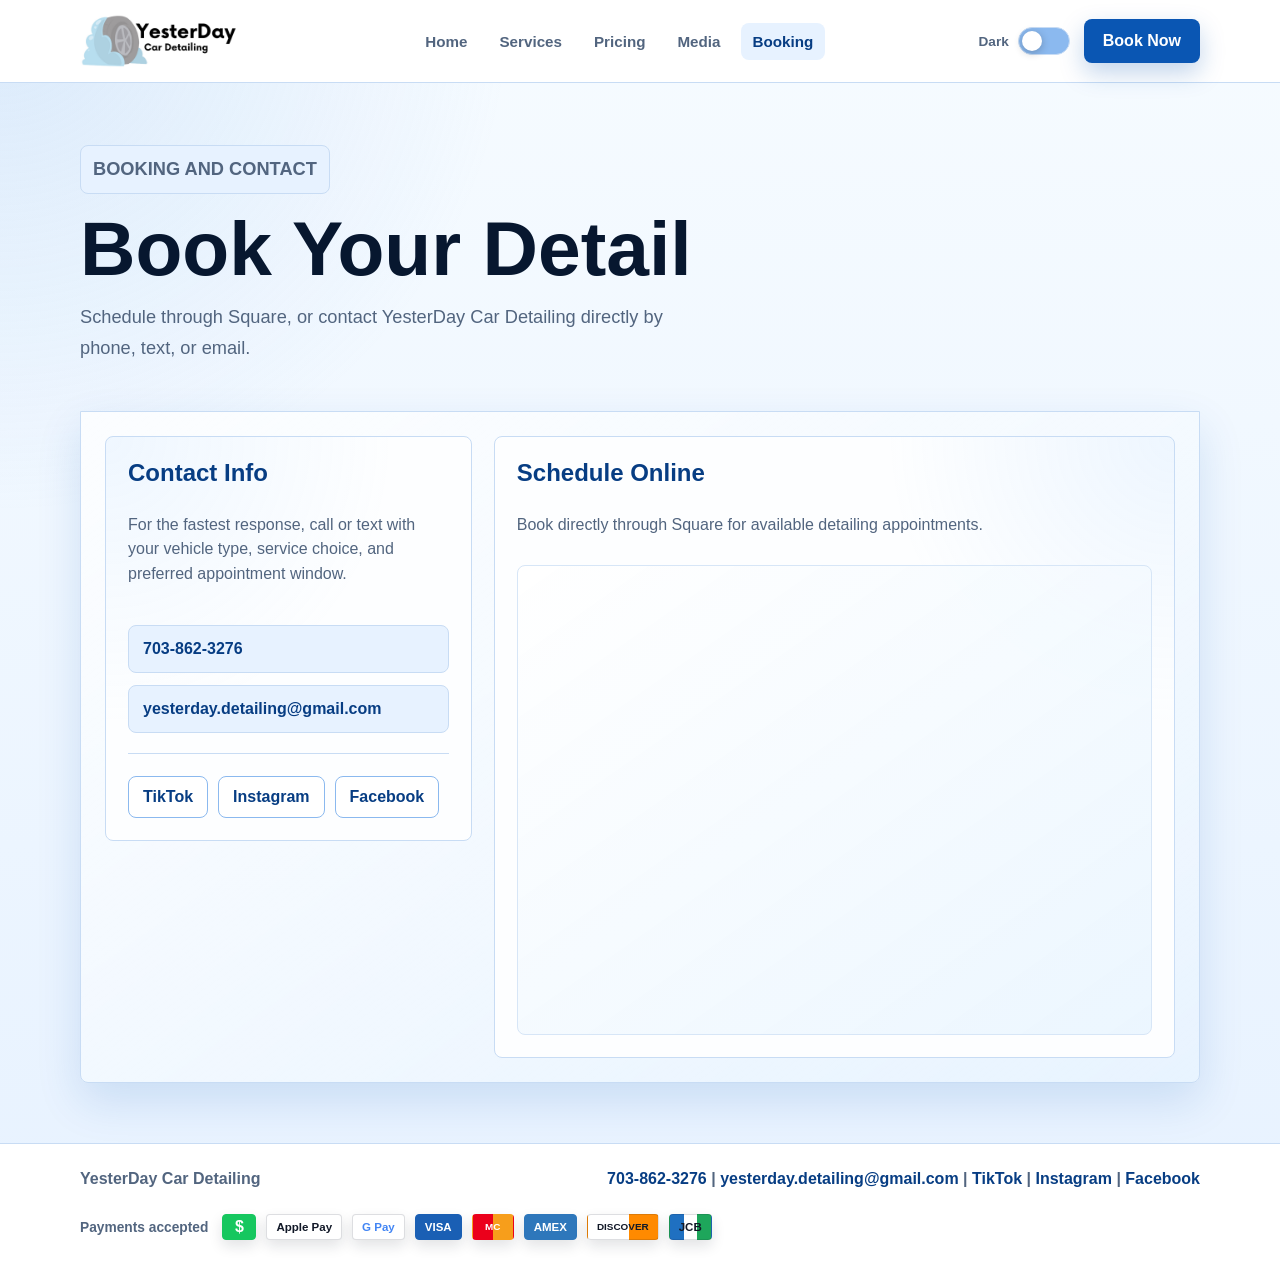
==== commit eeec9db7: "Refine Square booking layout" ====
--- a/booking.html
+++ b/booking.html
@@ -57,8 +57,8 @@
       <p>Schedule through Square, or contact YesterDay Car Detailing directly by phone, text, or email.</p>
     </section>
 
-    <section class="section split">
-      <aside class="contact-card">
+    <section class="section split booking-layout">
+      <aside class="contact-card booking-contact-card">
         <h2>Contact Info</h2>
         <p>For the fastest response, call or text with your vehicle type, service choice, and preferred appointment window.</p>
         <div class="contact-list">
--- a/styles.css
+++ b/styles.css
@@ -443,6 +443,17 @@
   padding-bottom: 72px;
 }
 
+.booking-section .section-head {
+  padding: 24px;
+  border: 1px solid var(--line);
+  border-bottom: 0;
+  border-radius: 8px 8px 0 0;
+  margin-bottom: 0;
+  background:
+    radial-gradient(circle at top right, rgba(117, 184, 255, 0.12), transparent 18rem),
+    color-mix(in srgb, var(--surface) 88%, var(--surface-strong));
+}
+
 .service-menu-hero {
   padding: 40px 0 20px;
 }
@@ -1101,18 +1112,36 @@
 }
 
 .square-booking-card {
-  min-height: 280px;
+  display: grid;
+  grid-template-rows: auto auto 1fr;
+  min-height: 560px;
+  background:
+    radial-gradient(circle at top right, rgba(117, 184, 255, 0.11), transparent 18rem),
+    color-mix(in srgb, var(--surface) 92%, var(--surface-strong));
 }
 
 .square-booking-widget {
   display: flex;
-  align-items: center;
-  min-height: 120px;
-  padding-top: 8px;
+  align-items: stretch;
+  min-height: 470px;
+  margin-top: 12px;
+  padding: 12px;
+  border: 1px solid color-mix(in srgb, var(--line) 72%, #ffffff);
+  border-radius: 8px;
+  background:
+    linear-gradient(145deg, rgba(255, 255, 255, 0.82), rgba(233, 245, 255, 0.88));
+  overflow: hidden;
 }
 
 .square-booking-widget > * {
+  width: 100%;
   max-width: 100%;
+}
+
+.square-booking-widget iframe {
+  width: 100% !important;
+  min-height: 470px;
+  border-radius: 6px;
 }
 
 .card ul,
@@ -1149,10 +1178,38 @@
   align-items: start;
 }
 
+.booking-layout {
+  grid-template-columns: minmax(260px, 0.7fr) minmax(0, 1.3fr);
+  align-items: start;
+  padding: 24px;
+  border: 1px solid var(--line);
+  border-radius: 0 0 8px 8px;
+  background:
+    linear-gradient(145deg, color-mix(in srgb, var(--surface) 82%, transparent), transparent),
+    color-mix(in srgb, var(--surface-strong) 28%, transparent);
+  box-shadow: var(--shadow);
+}
+
+.booking-layout .contact-card {
+  box-shadow: none;
+}
+
+.booking-contact-card {
+  display: flex;
+  flex-direction: column;
+  background:
+    radial-gradient(circle at top left, rgba(117, 184, 255, 0.1), transparent 18rem),
+    color-mix(in srgb, var(--surface) 90%, var(--surface-strong));
+}
+
 .contact-list {
   display: grid;
   gap: 12px;
   margin-top: 18px;
+}
+
+.booking-contact-card .contact-list {
+  margin-top: 22px;
 }
 
 .contact-link {
@@ -1212,6 +1269,12 @@
 
 .social-links.compact {
   margin-top: 14px;
+}
+
+.booking-contact-card .social-links.compact {
+  margin-top: 20px;
+  padding-top: 22px;
+  border-top: 1px solid var(--line);
 }
 
 form {
@@ -1406,6 +1469,10 @@
     grid-template-columns: 1fr;
   }
 
+  .booking-layout {
+    padding: 18px;
+  }
+
   .hero {
     min-height: auto;
     gap: 24px;
@@ -1605,6 +1672,20 @@
   .price-card,
   .contact-card {
     padding: 16px;
+  }
+
+  .booking-section .section-head,
+  .booking-layout {
+    padding: 16px;
+  }
+
+  .square-booking-card {
+    min-height: 500px;
+  }
+
+  .square-booking-widget,
+  .square-booking-widget iframe {
+    min-height: 430px;
   }
 
   .logo-feature {
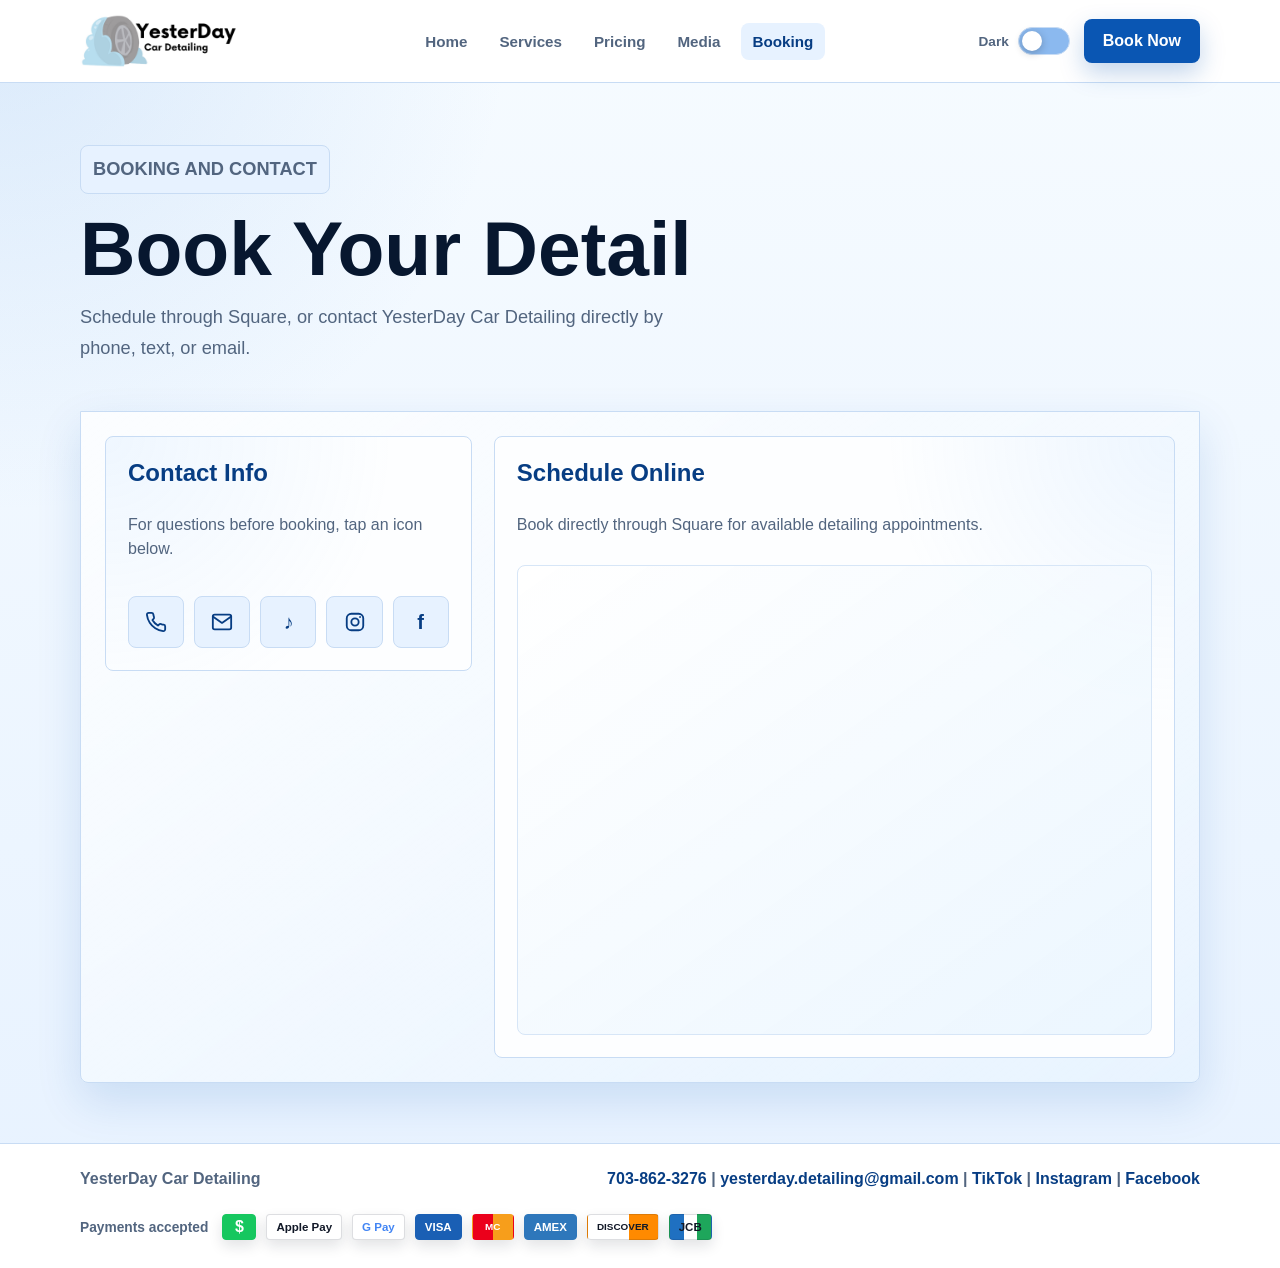
==== commit ff6bded3: "Use compact contact icons" ====
--- a/booking.html
+++ b/booking.html
@@ -60,15 +60,28 @@
     <section class="section split booking-layout">
       <aside class="contact-card booking-contact-card">
         <h2>Contact Info</h2>
-        <p>For the fastest response, call or text with your vehicle type, service choice, and preferred appointment window.</p>
-        <div class="contact-list">
-          <a class="contact-link" href="tel:17038623276">703-862-3276</a>
-          <a class="contact-link" href="mailto:yesterday.detailing@gmail.com">yesterday.detailing@gmail.com</a>
-        </div>
-        <div class="social-links compact">
-          <a href="https://www.tiktok.com/@yesterday_car_detailing" target="_blank" rel="noopener">TikTok</a>
-          <a href="https://www.instagram.com/yesterday_car_detailing/" target="_blank" rel="noopener">Instagram</a>
-          <a href="https://www.facebook.com/share/15jiZmdQzUG/?mibextid=wwXIfr" target="_blank" rel="noopener">Facebook</a>
+        <p>For questions before booking, tap an icon below.</p>
+        <div class="contact-icon-grid" aria-label="Direct contact links">
+          <a class="contact-icon-link" href="tel:17038623276" aria-label="Call or text YesterDay Car Detailing">
+            <svg aria-hidden="true" viewBox="0 0 24 24"><path d="M22 16.9v3a2 2 0 0 1-2.2 2 19.8 19.8 0 0 1-8.6-3.1 19.4 19.4 0 0 1-6-6A19.8 19.8 0 0 1 2.1 4.2 2 2 0 0 1 4.1 2h3a2 2 0 0 1 2 1.7c.1 1 .4 2 .7 2.8a2 2 0 0 1-.5 2.1L8.1 9.9a16 16 0 0 0 6 6l1.3-1.2a2 2 0 0 1 2.1-.5c.9.3 1.8.6 2.8.7A2 2 0 0 1 22 16.9Z"/></svg>
+            <span class="sr-only">Call or text</span>
+          </a>
+          <a class="contact-icon-link" href="mailto:yesterday.detailing@gmail.com" aria-label="Email YesterDay Car Detailing">
+            <svg aria-hidden="true" viewBox="0 0 24 24"><path d="M4 4h16a2 2 0 0 1 2 2v12a2 2 0 0 1-2 2H4a2 2 0 0 1-2-2V6a2 2 0 0 1 2-2Z"/><path d="m22 6-10 7L2 6"/></svg>
+            <span class="sr-only">Email</span>
+          </a>
+          <a class="contact-icon-link" href="https://www.tiktok.com/@yesterday_car_detailing" target="_blank" rel="noopener" aria-label="YesterDay Car Detailing on TikTok">
+            <span class="contact-icon-letter" aria-hidden="true">♪</span>
+            <span class="sr-only">TikTok</span>
+          </a>
+          <a class="contact-icon-link" href="https://www.instagram.com/yesterday_car_detailing/" target="_blank" rel="noopener" aria-label="YesterDay Car Detailing on Instagram">
+            <svg aria-hidden="true" viewBox="0 0 24 24"><rect x="3" y="3" width="18" height="18" rx="5"/><circle cx="12" cy="12" r="4"/><path d="M17.5 6.5h.01"/></svg>
+            <span class="sr-only">Instagram</span>
+          </a>
+          <a class="contact-icon-link" href="https://www.facebook.com/share/15jiZmdQzUG/?mibextid=wwXIfr" target="_blank" rel="noopener" aria-label="YesterDay Car Detailing on Facebook">
+            <span class="contact-icon-letter" aria-hidden="true">f</span>
+            <span class="sr-only">Facebook</span>
+          </a>
         </div>
       </aside>
 
--- a/styles.css
+++ b/styles.css
@@ -34,6 +34,18 @@
   box-sizing: border-box;
 }
 
+.sr-only {
+  position: absolute;
+  width: 1px;
+  height: 1px;
+  padding: 0;
+  margin: -1px;
+  overflow: hidden;
+  clip: rect(0, 0, 0, 0);
+  white-space: nowrap;
+  border: 0;
+}
+
 body {
   margin: 0;
   font-family: Arial, Helvetica, sans-serif;
@@ -45,6 +57,10 @@
   overflow-x: hidden;
 }
 
+html {
+  overflow-x: hidden;
+}
+
 a {
   color: inherit;
   text-decoration: none;
@@ -139,6 +155,9 @@
 
 .theme-toggle input {
   position: absolute;
+  width: 1px;
+  height: 1px;
+  margin: 0;
   opacity: 0;
   pointer-events: none;
 }
@@ -502,6 +521,10 @@
   border-color: var(--primary);
   color: #ffffff;
   box-shadow: 0 10px 22px rgba(10, 86, 179, 0.18);
+}
+
+.intro-copy-mobile {
+  display: none;
 }
 
 .service-menu-copy p:not(.service-meta) {
@@ -947,6 +970,7 @@
   border-radius: 8px;
   box-shadow: var(--shadow);
   overflow: hidden;
+  contain: paint;
 }
 
 .home-review {
@@ -1202,6 +1226,53 @@
     color-mix(in srgb, var(--surface) 90%, var(--surface-strong));
 }
 
+.contact-icon-grid {
+  display: grid;
+  grid-template-columns: repeat(5, minmax(42px, 1fr));
+  gap: 10px;
+  margin-top: 18px;
+}
+
+.contact-icon-link {
+  display: inline-flex;
+  align-items: center;
+  justify-content: center;
+  min-height: 52px;
+  border: 1px solid var(--line);
+  border-radius: 8px;
+  background: var(--surface-strong);
+  color: var(--primary-strong);
+  text-decoration: none;
+  transition:
+    border-color 0.2s ease,
+    background 0.2s ease,
+    transform 0.2s ease;
+}
+
+.contact-icon-link:hover,
+.contact-icon-link:focus-visible {
+  background: color-mix(in srgb, var(--accent) 12%, var(--surface-strong));
+  border-color: var(--accent);
+  transform: translateY(-1px);
+  outline: none;
+}
+
+.contact-icon-link svg {
+  width: 22px;
+  height: 22px;
+  fill: none;
+  stroke: currentColor;
+  stroke-width: 2;
+  stroke-linecap: round;
+  stroke-linejoin: round;
+}
+
+.contact-icon-letter {
+  font-size: 1.25rem;
+  line-height: 1;
+  font-weight: 900;
+}
+
 .contact-list {
   display: grid;
   gap: 12px;
@@ -1566,19 +1637,23 @@
   .nav-wrap,
   .footer-wrap,
   .payment-wrap {
-    width: min(calc(100% - 40px), 1120px);
+    width: min(calc(100% - 32px), 1120px);
   }
 
   .site-header {
-    position: static;
+    position: sticky;
   }
 
   .nav-wrap {
-    padding: 10px 0 12px;
+    display: grid;
+    grid-template-columns: minmax(0, 1fr) auto;
+    align-items: center;
+    padding: 8px 0 10px;
+    gap: 8px 10px;
   }
 
   .brand img {
-    height: 42px;
+    height: 38px;
   }
 
   .nav-actions .btn {
@@ -1592,41 +1667,53 @@
   }
 
   .one-page-site .nav-actions {
+    width: auto;
+    justify-content: flex-end;
+    margin-left: 0;
+  }
+
+  .theme-toggle {
+    gap: 6px;
+    font-size: 0.76rem;
+  }
+
+  .theme-toggle > span:first-child {
+    display: none;
+  }
+
+  .slider {
+    width: 42px;
+    height: 23px;
+  }
+
+  .slider::after {
+    width: 15px;
+    height: 15px;
+  }
+
+  .theme-toggle input:checked + .slider::after {
+    transform: translateX(19px);
+  }
+
+  .main-nav {
+    grid-column: 1 / -1;
     width: 100%;
-    justify-content: flex-start;
-    margin-left: 0;
-  }
-
-  .theme-toggle {
-    gap: 7px;
-    font-size: 0.8rem;
-  }
-
-  .slider {
-    width: 44px;
-    height: 24px;
-  }
-
-  .slider::after {
-    width: 16px;
-    height: 16px;
-  }
-
-  .theme-toggle input:checked + .slider::after {
-    transform: translateX(20px);
+    justify-content: space-between;
+    gap: 4px;
+    padding: 2px 0 0;
   }
 
   .main-nav a {
-    padding: 8px 8px;
-    font-size: 0.82rem;
+    padding: 7px 6px;
+    font-size: 0.76rem;
   }
 
   .hero h1,
   .one-page-hero h1,
   .hero-card-title,
   .page-title h1 {
-    font-size: 1.48rem;
-    line-height: 1;
+    font-size: 1.34rem;
+    line-height: 1.08;
     overflow-wrap: break-word;
   }
 
@@ -1639,8 +1726,8 @@
   .hero p,
   .hero-description,
   .page-title p {
-    font-size: 0.9rem;
-    line-height: 1.6;
+    font-size: 0.86rem;
+    line-height: 1.55;
   }
 
   .eyebrow {
@@ -1711,7 +1798,23 @@
   }
 
   .section {
-    padding: 34px 0;
+    padding: 30px 0;
+  }
+
+  .section-head h2,
+  .booking-band h2 {
+    font-size: 1.32rem;
+    line-height: 1.15;
+  }
+
+  .section-head p,
+  .booking-band p,
+  .service-menu-copy p:not(.service-meta),
+  .service-menu-item p,
+  .contact-card p,
+  .media-card-body p {
+    font-size: 0.84rem;
+    line-height: 1.45;
   }
 
   .soapy-hero-logo {
@@ -1739,20 +1842,116 @@
     gap: 14px;
   }
 
+  .service-menu-grid {
+    gap: 10px;
+  }
+
   .one-page-media-grid {
     grid-template-columns: 1fr;
   }
 
   .service-menu-hero {
-    padding: 32px 0 16px;
+    padding: 20px 0 10px;
   }
 
   .service-menu-banner {
-    aspect-ratio: 2.45 / 1;
+    aspect-ratio: 2.7 / 1;
+    margin-bottom: 12px;
+  }
+
+  .service-meta {
+    display: none;
+  }
+
+  .intro-copy-full {
+    display: none;
+  }
+
+  .intro-copy-mobile {
+    display: block;
+    max-width: 300px;
+    text-align: center;
+    font-weight: 800;
+  }
+
+  .service-menu-copy .service-location {
+    margin-top: 8px;
+    font-size: 0.82rem;
   }
 
   .service-menu-item {
-    padding: 18px;
+    padding: 14px;
+  }
+
+  .service-menu-item h3 {
+    margin-right: 58px;
+    margin-bottom: 8px;
+    font-size: 1.05rem;
+  }
+
+  .service-price {
+    top: 12px;
+    right: 12px;
+    min-width: 48px;
+    padding: 5px 7px;
+    font-size: 0.76rem;
+  }
+
+  .service-menu-item p {
+    display: -webkit-box;
+    overflow: hidden;
+    -webkit-box-orient: vertical;
+    -webkit-line-clamp: 2;
+  }
+
+  .service-card-footer {
+    padding-top: 12px;
+  }
+
+  .service-book-btn {
+    min-height: 36px;
+    padding: 8px 12px;
+  }
+
+  .service-book-btn,
+  .service-meta a,
+  .contact-link,
+  .contact-icon-link,
+  .social-links a {
+    font-size: 0.84rem;
+  }
+
+  .booking-contact-card {
+    padding: 14px;
+  }
+
+  .booking-contact-card p {
+    margin-bottom: 0;
+  }
+
+  .contact-icon-grid {
+    gap: 8px;
+    margin-top: 12px;
+  }
+
+  .contact-icon-link {
+    min-height: 44px;
+  }
+
+  .contact-icon-link svg {
+    width: 19px;
+    height: 19px;
+  }
+
+  .extras-list {
+    gap: 7px;
+    margin-top: 10px;
+  }
+
+  .extras-list span {
+    min-height: 30px;
+    padding: 6px 8px;
+    font-size: 0.78rem;
   }
 
   .before-after-grid figcaption {
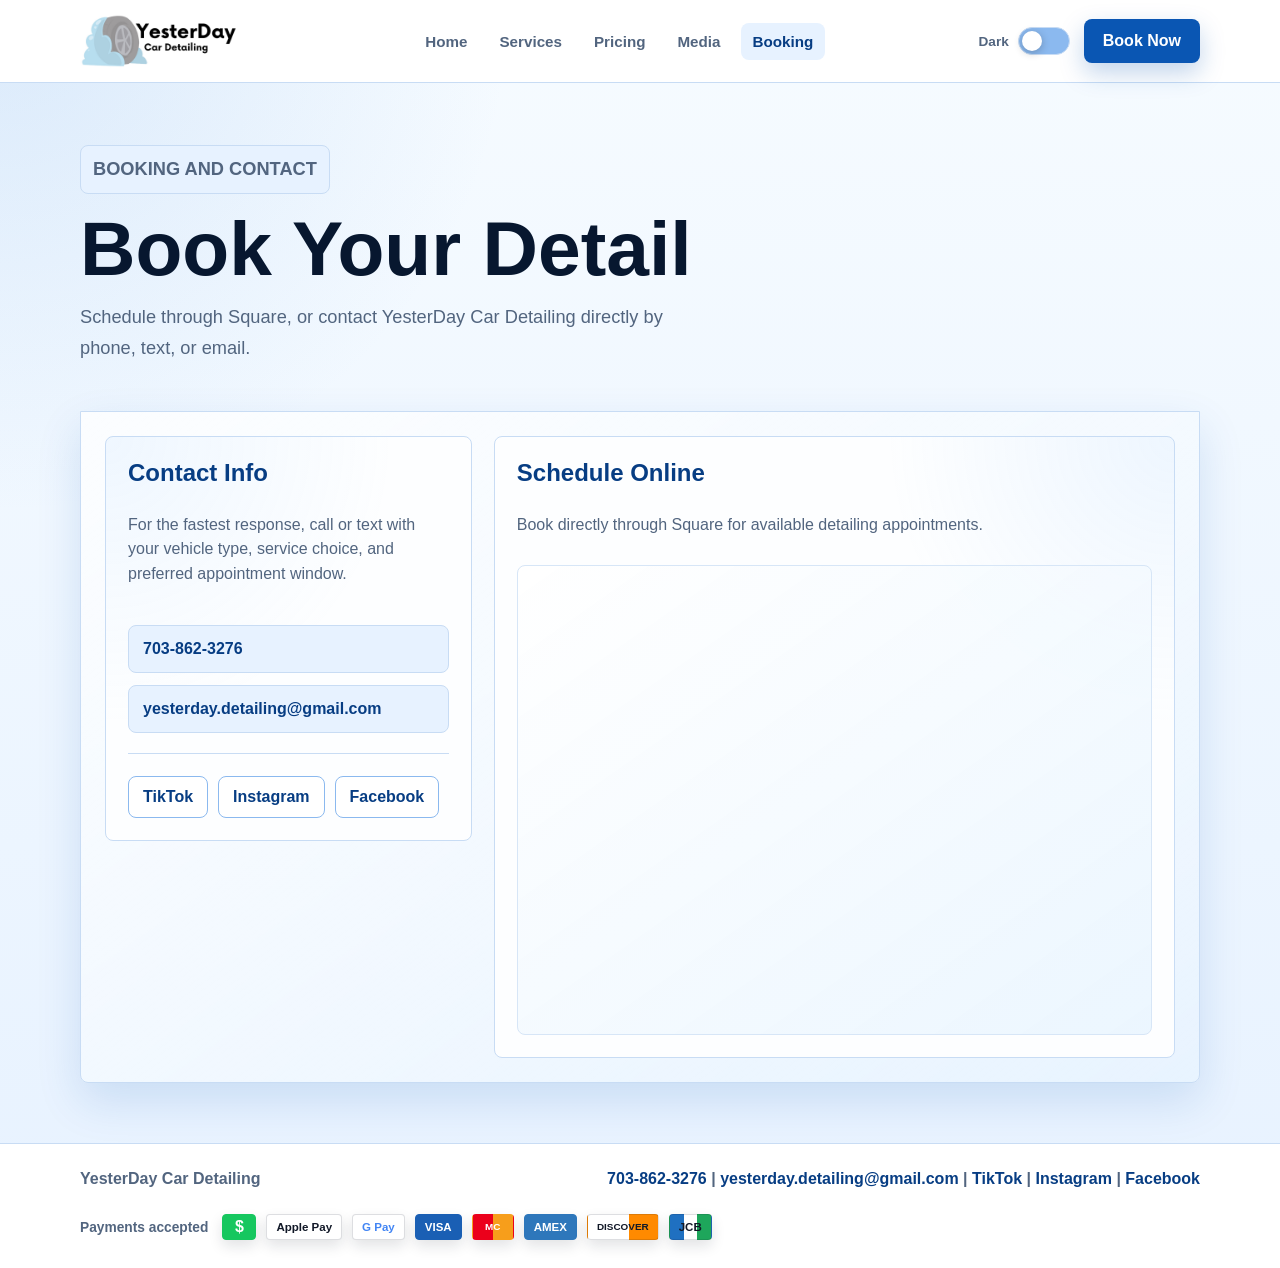
==== commit f68566d9: "Limit contact icons to mobile" ====
--- a/booking.html
+++ b/booking.html
@@ -37,7 +37,7 @@
         <a href="services.html">Services</a>
         <a href="pricing.html">Pricing</a>
         <a href="media.html">Media</a>
-        <a href="booking.html" aria-current="page">Booking</a>
+        <a href="https://book.squareup.com/appointments/hwtfurj6mw3m24/location/L4SW4S6JGXWSM/services" aria-current="page">Booking</a>
       </nav>
       <div class="nav-actions">
         <label class="theme-toggle">
@@ -45,7 +45,7 @@
           <input type="checkbox" data-theme-toggle aria-label="Switch dark mode">
           <span class="slider" aria-hidden="true"></span>
         </label>
-        <a class="btn" href="booking.html">Book Now</a>
+        <a class="btn" href="https://book.squareup.com/appointments/hwtfurj6mw3m24/location/L4SW4S6JGXWSM/services">Book Now</a>
       </div>
     </div>
   </header>
@@ -60,7 +60,17 @@
     <section class="section split booking-layout">
       <aside class="contact-card booking-contact-card">
         <h2>Contact Info</h2>
-        <p>For questions before booking, tap an icon below.</p>
+        <p class="contact-copy-desktop">For the fastest response, call or text with your vehicle type, service choice, and preferred appointment window.</p>
+        <p class="contact-copy-mobile">For questions before booking, tap an icon below.</p>
+        <div class="contact-list contact-text-links">
+          <a class="contact-link" href="tel:17038623276">703-862-3276</a>
+          <a class="contact-link" href="mailto:yesterday.detailing@gmail.com">yesterday.detailing@gmail.com</a>
+        </div>
+        <div class="social-links compact contact-text-links">
+          <a href="https://www.tiktok.com/@yesterday_car_detailing" target="_blank" rel="noopener">TikTok</a>
+          <a href="https://www.instagram.com/yesterday_car_detailing/" target="_blank" rel="noopener">Instagram</a>
+          <a href="https://www.facebook.com/share/15jiZmdQzUG/?mibextid=wwXIfr" target="_blank" rel="noopener">Facebook</a>
+        </div>
         <div class="contact-icon-grid" aria-label="Direct contact links">
           <a class="contact-icon-link" href="tel:17038623276" aria-label="Call or text YesterDay Car Detailing">
             <svg aria-hidden="true" viewBox="0 0 24 24"><path d="M22 16.9v3a2 2 0 0 1-2.2 2 19.8 19.8 0 0 1-8.6-3.1 19.4 19.4 0 0 1-6-6A19.8 19.8 0 0 1 2.1 4.2 2 2 0 0 1 4.1 2h3a2 2 0 0 1 2 1.7c.1 1 .4 2 .7 2.8a2 2 0 0 1-.5 2.1L8.1 9.9a16 16 0 0 0 6 6l1.3-1.2a2 2 0 0 1 2.1-.5c.9.3 1.8.6 2.8.7A2 2 0 0 1 22 16.9Z"/></svg>
--- a/styles.css
+++ b/styles.css
@@ -1226,8 +1226,12 @@
     color-mix(in srgb, var(--surface) 90%, var(--surface-strong));
 }
 
+.contact-copy-mobile,
 .contact-icon-grid {
-  display: grid;
+  display: none;
+}
+
+.contact-icon-grid {
   grid-template-columns: repeat(5, minmax(42px, 1fr));
   gap: 10px;
   margin-top: 18px;
@@ -1766,6 +1770,10 @@
     padding: 16px;
   }
 
+  .one-page-site .booking-section {
+    display: none;
+  }
+
   .square-booking-card {
     min-height: 500px;
   }
@@ -1925,11 +1933,18 @@
     padding: 14px;
   }
 
-  .booking-contact-card p {
+  .contact-copy-desktop,
+  .contact-text-links {
+    display: none;
+  }
+
+  .contact-copy-mobile {
+    display: block;
     margin-bottom: 0;
   }
 
   .contact-icon-grid {
+    display: grid;
     gap: 8px;
     margin-top: 12px;
   }
